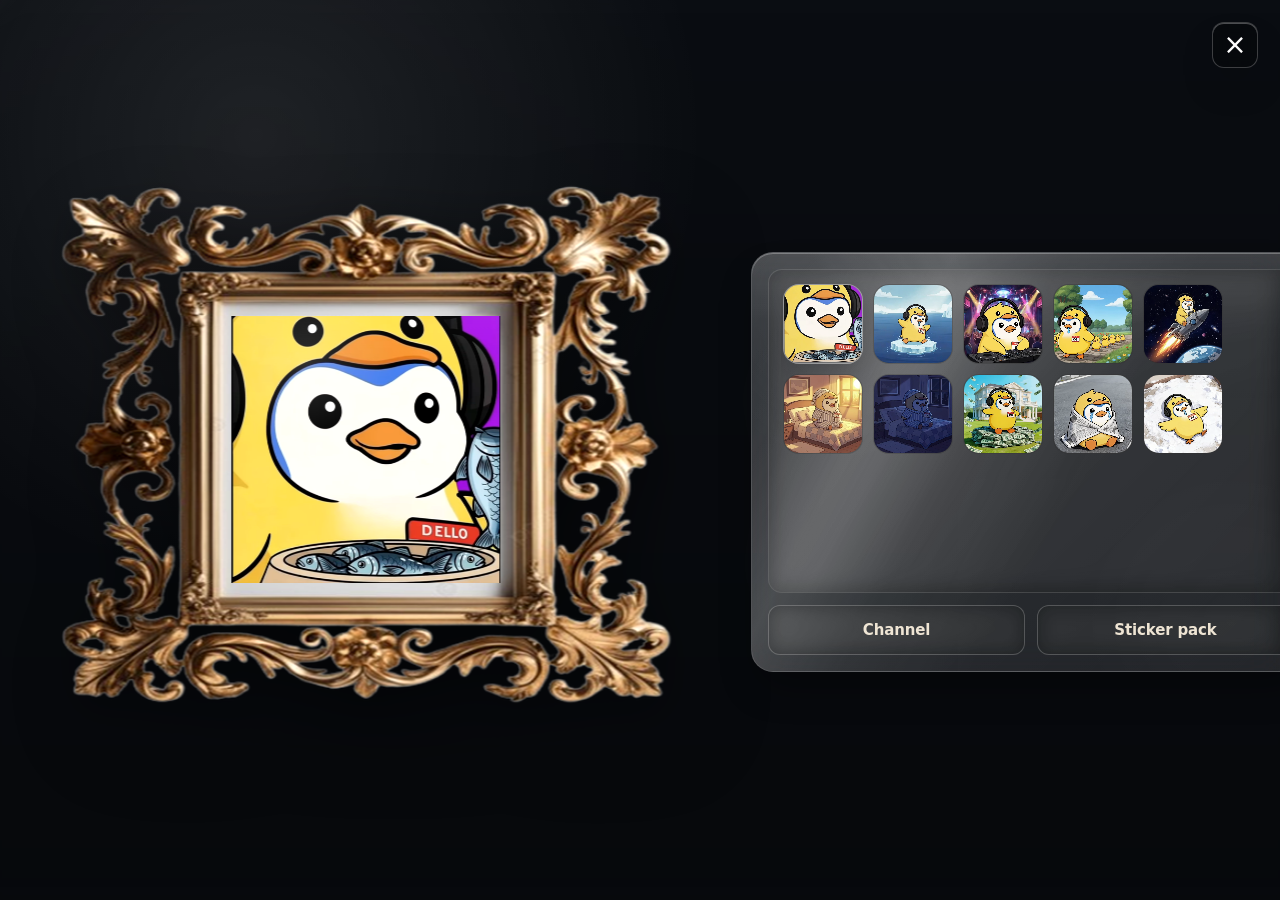
==== viewer.html @ b5ed82c6 "Add gallery viewer and sticker pack assets" ====
<!DOCTYPE html>
<html lang="ko">

<head>
  <meta charset="UTF-8">
  <meta name="viewport" content="width=device-width, initial-scale=1.0">
  <meta http-equiv="Cache-Control" content="no-cache, no-store, must-revalidate">
  <meta http-equiv="Pragma" content="no-cache">
  <meta http-equiv="Expires" content="0">
  <title>Sticker Museum Viewer</title>
  <link rel="preload" href="./gallery_scene_static_mirror_wall.png?v=20260316b" as="image">
  <link rel="preload" href="./gold_frame_user_square_opaque.png?v=20260316b" as="image">
  <link rel="preload" href="./gold_frame_gloss_mask.png?v=20260316b" as="image">
  <link rel="preload" href="./fonts/KoPubWorldBatangBold.ttf" as="font" type="font/ttf" crossorigin>
  <link rel="preload" href="./fonts/BlackAutumn-Regular.otf" as="font" type="font/otf" crossorigin>
  <link rel="stylesheet" href="./viewer.css?v=20260316b">
</head>

<body>
  <main class="viewer-page glass-app-shell" id="viewerPage" style="display: none;">
    <div class="viewer-page__bg glass-wallpaper" aria-hidden="true">
      <img id="viewerBackground" alt="">
    </div>
    <div class="viewer-page__shade glass-wallpaper-shade" aria-hidden="true"></div>

    <a class="viewer-close" href="./" aria-label="갤러리로 돌아가기">&times;</a>

    <div class="viewer-page__content glass-main-shell">
      <section class="viewer-stage" aria-label="스티커 상세 전시">
        <div class="viewer-stage__layout">
          <div class="viewer-frame-wrap">
            <div class="viewer-frame">
              <div class="viewer-frame__window">
                <img class="viewer-frame__art" id="viewerArt" alt="">
                <video class="viewer-frame__video" id="viewerVideo" autoplay loop muted playsinline hidden></video>
              </div>
              <img class="viewer-frame__gold" id="viewerGold" alt="">
              <span class="viewer-frame__sheen" id="viewerFrameSheen" aria-hidden="true"></span>
            </div>
          </div>

          <aside class="viewer-panel glass-card glass-tilt glass-scale-in" aria-label="스티커 목록">
            <div class="viewer-panel__list-shell glass-card-soft">
              <div class="viewer-strip__list viewer-panel__list" id="viewerStrip"></div>
            </div>

            <div class="viewer-panel__actions">
              <a class="viewer-panel__link glass-btn" id="viewerChannel" href="#" target="_blank" rel="noreferrer noopener" hidden>Channel</a>
              <a class="viewer-panel__link glass-btn" id="viewerSource" href="#" target="_blank" rel="noreferrer noopener" hidden>Sticker Pack</a>
            </div>
          </aside>
        </div>
      </section>
    </div>
  </main>

  <main class="viewer-empty" id="viewerEmpty" style="display: none;">
    <section class="viewer-empty__card">
      <h1 class="viewer-empty__title">전시를 찾지 못했어요</h1>
      <p class="viewer-empty__copy">요청한 액자가 없거나 아직 데이터를 불러오지 못했습니다.</p>
      <p class="viewer-empty__copy"><a class="viewer-empty__link" href="./">갤러리로 돌아가기</a></p>
    </section>
  </main>

  <script type="module" src="./viewer.js?v=20260316b"></script>
</body>

</html>
---- viewer.css ----
@font-face {
  font-family: "KoPubWorldBatang";
  src: url("./fonts/KoPubWorldBatangBold.ttf") format("truetype");
  font-weight: 700;
  font-style: normal;
  font-display: swap;
}

@font-face {
  font-family: "BlackAutumn";
  src: url("./fonts/BlackAutumn-Regular.otf") format("opentype");
  font-weight: 400;
  font-style: normal;
  font-display: swap;
}

:root {
  --glass-text: #fff;
  --glass-muted: rgba(255, 255, 255, 0.72);
  --glass-bg: rgba(255, 255, 255, 0.1);
  --glass-bg-strong: rgba(255, 255, 255, 0.18);
  --glass-bg-dark: rgba(0, 0, 0, 0.26);
  --glass-border: rgba(255, 255, 255, 0.22);
  --glass-border-soft: rgba(255, 255, 255, 0.14);
  --glass-radius: 18px;
  --glass-blur: 18px;
  --glass-shadow: inset 0 1px 0 rgba(255, 255, 255, 0.28), 0 20px 40px -12px rgba(0, 0, 0, 0.45);
  --frame-inner-left: 30.8%;
  --frame-inner-top: 31.5%;
  --frame-inner-width: 38.4%;
  --frame-inner-height: 38.4%;
  --frame-inner-top-ratio: 0.315;
  --frame-inner-height-ratio: 0.384;
  --frame-visual-left-offset: 6.25%;
}

* {
  box-sizing: border-box;
}

html,
body {
  margin: 0;
  min-height: 100%;
}

body {
  overflow: hidden;
  background: #0d1117;
  color: var(--glass-text);
  font-family: Pretendard, "Noto Sans KR", system-ui, sans-serif;
}

.glass-app-shell {
  position: relative;
  min-height: 100vh;
  overflow: hidden;
  background: #0d1117;
}

.glass-wallpaper {
  position: fixed;
  inset: 0;
  z-index: 0;
  background-size: cover;
  background-position: center;
  background-repeat: no-repeat;
}

.glass-wallpaper img {
  width: 100%;
  height: 100%;
  object-fit: cover;
  filter: blur(18px) saturate(0.95) brightness(0.74);
  transform: scale(1.06);
}

.glass-wallpaper-shade {
  position: fixed;
  inset: 0;
  z-index: 1;
  pointer-events: none;
  background:
    linear-gradient(180deg, rgba(0, 0, 0, 0.24), rgba(0, 0, 0, 0.48)),
    radial-gradient(circle at 20% 15%, rgba(255, 255, 255, 0.12), transparent 35%);
}

.glass-main-shell {
  position: relative;
  z-index: 2;
  min-height: 100vh;
  padding: 16px;
}

.glass-card {
  color: var(--glass-text);
  background: linear-gradient(135deg, var(--glass-bg-strong), var(--glass-bg));
  border: 1px solid var(--glass-border);
  border-radius: var(--glass-radius);
  backdrop-filter: blur(var(--glass-blur)) saturate(140%);
  -webkit-backdrop-filter: blur(var(--glass-blur)) saturate(140%);
  box-shadow: var(--glass-shadow);
}

.glass-card-soft {
  color: var(--glass-text);
  background: var(--glass-bg-dark);
  border: 1px solid var(--glass-border-soft);
  border-radius: 14px;
  backdrop-filter: blur(12px);
  -webkit-backdrop-filter: blur(12px);
}

.glass-btn {
  color: var(--glass-text);
  background: rgba(0, 0, 0, 0.25);
  border: 1px solid var(--glass-border);
  border-radius: 12px;
  padding: 10px 14px;
  backdrop-filter: blur(10px);
  -webkit-backdrop-filter: blur(10px);
  transition: all 0.18s ease;
}

.glass-btn:hover {
  background: rgba(255, 255, 255, 0.18);
  transform: translateY(-1px);
}

.glass-btn:active {
  transform: scale(0.98);
}

.glass-input {
  width: 100%;
  color: var(--glass-text);
  background: rgba(0, 0, 0, 0.24);
  border: 1px solid var(--glass-border-soft);
  border-radius: 12px;
  padding: 10px 12px;
  outline: none;
}

.glass-input::placeholder {
  color: var(--glass-muted);
}

.glass-input:focus {
  border-color: rgba(255, 255, 255, 0.3);
  background: rgba(0, 0, 0, 0.35);
}

.glass-backdrop {
  position: fixed;
  inset: 0;
  background: rgba(0, 0, 0, 0.45);
  backdrop-filter: blur(6px);
  -webkit-backdrop-filter: blur(6px);
}

@keyframes glassScaleIn {
  from {
    opacity: 0;
    transform: scale(0.95) translateY(8px);
  }

  to {
    opacity: 1;
    transform: scale(1) translateY(0);
  }
}

.glass-scale-in {
  animation: glassScaleIn 0.2s cubic-bezier(0.16, 1, 0.3, 1) forwards;
}

.glass-tilt {
  position: relative;
  transform-style: preserve-3d;
  will-change: transform;
  transition: transform 120ms ease-out, box-shadow 180ms ease;
}

@supports not ((backdrop-filter: blur(1px))) {
  .glass-card,
  .glass-card-soft,
  .glass-btn,
  .glass-backdrop {
    backdrop-filter: none;
    -webkit-backdrop-filter: none;
  }

  .glass-card {
    background: rgba(28, 28, 35, 0.85);
  }

  .glass-card-soft {
    background: rgba(20, 20, 26, 0.85);
  }
}

.viewer-page {
  position: relative;
  min-height: 100vh;
  pointer-events: auto;
}

.viewer-page__content {
  position: relative;
  z-index: 1;
  min-height: 100vh;
  display: grid;
  grid-template-rows: 1fr;
  padding: 16px;
}

.viewer-close {
  position: absolute;
  top: 22px;
  right: 22px;
  z-index: 2;
  width: 46px;
  height: 46px;
  display: grid;
  place-items: center;
  border-radius: 12px;
  border: 1px solid var(--glass-border);
  background: rgba(0, 0, 0, 0.25);
  color: var(--glass-text);
  text-decoration: none;
  font-size: 28px;
  line-height: 1;
  backdrop-filter: blur(10px);
  -webkit-backdrop-filter: blur(10px);
  box-shadow: var(--glass-shadow);
  transition: all 0.18s ease;
}

.viewer-close:hover {
  background: rgba(255, 255, 255, 0.18);
  transform: translateY(-1px);
}

.viewer-stage {
  --frame-box-size: clamp(700px, 48vw, 820px);
  --panel-box-size: clamp(560px, 38vw, 680px);
  --panel-box-height: clamp(420px, calc(var(--panel-box-size) * 0.68), 480px);
  --frame-shift-y: -18px;
  --stage-gap: clamp(18px, 2vw, 32px);
  width: min(96vw, 1500px);
  justify-self: center;
  align-self: center;
  display: block;
  padding: 52px 0 28px;
}

.viewer-stage__layout {
  display: grid;
  grid-template-columns: var(--frame-box-size) var(--panel-box-size);
  justify-content: space-between;
  align-items: start;
  gap: var(--stage-gap);
}

.viewer-frame-wrap {
  display: flex;
  justify-content: flex-start;
  align-items: flex-end;
  width: var(--frame-box-size);
}

.viewer-frame {
  position: relative;
  width: var(--frame-box-size);
  aspect-ratio: 1 / 1;
  transform: translate(calc(-0.22 * var(--frame-visual-left-offset)), var(--frame-shift-y));
}

.viewer-frame::before {
  content: "";
  position: absolute;
  inset: 10% 12%;
  background: radial-gradient(ellipse at 50% 46%, rgba(0, 0, 0, 0.46) 0%, rgba(0, 0, 0, 0.22) 44%, transparent 82%);
  filter: blur(28px);
  transform: translate(5%, 8%);
}

.viewer-frame__window {
  position: absolute;
  top: var(--frame-inner-top);
  left: var(--frame-inner-left);
  width: var(--frame-inner-width);
  height: var(--frame-inner-height);
  overflow: hidden;
  z-index: 2;
  isolation: isolate;
}

.viewer-frame__window::after {
  content: "";
  position: absolute;
  inset: 0;
  z-index: 4;
  pointer-events: none;
  background:
    radial-gradient(circle at 28% 18%, rgba(255, 255, 255, 0.18), transparent 30%),
    linear-gradient(180deg, rgba(255, 255, 255, 0.04), transparent 22%, transparent 78%, rgba(0, 0, 0, 0.08));
  mix-blend-mode: screen;
}

.viewer-frame__art,
.viewer-frame__video {
  position: absolute;
  inset: 0;
  width: 100%;
  height: 100%;
  object-fit: contain;
  display: block;
  filter: saturate(1.08) contrast(1.06) brightness(1.02);
}

.viewer-frame__art[hidden],
.viewer-frame__video[hidden] {
  display: none !important;
}

.viewer-frame__art {
  z-index: 1;
}

.viewer-frame__video {
  z-index: 2;
  background: transparent;
  border: 0;
}

.viewer-frame__gold {
  position: absolute;
  inset: 0;
  width: 100%;
  height: 100%;
  object-fit: contain;
  filter:
    saturate(1.02)
    brightness(1.04)
    contrast(1.1)
    hue-rotate(-4deg)
    drop-shadow(0 12px 20px rgba(0, 0, 0, 0.26))
    drop-shadow(24px 34px 44px rgba(0, 0, 0, 0.14));
}

.viewer-frame__sheen {
  position: absolute;
  inset: 0;
  z-index: 5;
  pointer-events: none;
  overflow: hidden;
  -webkit-mask-image: var(--frame-gloss-mask);
  -webkit-mask-repeat: no-repeat;
  -webkit-mask-position: center;
  -webkit-mask-size: 100% 100%;
  mask-image: var(--frame-gloss-mask);
  mask-repeat: no-repeat;
  mask-position: center;
  mask-size: 100% 100%;
  mix-blend-mode: screen;
}

.viewer-frame__sheen::before,
.viewer-frame__sheen::after {
  content: "";
  position: absolute;
  inset: -18%;
  pointer-events: none;
}

.viewer-frame__sheen::before {
  width: 44%;
  left: -52%;
  top: -26%;
  height: 160%;
  background:
    linear-gradient(
      90deg,
      rgba(255, 255, 255, 0) 0%,
      rgba(255, 255, 255, 0.04) 16%,
      rgba(255, 255, 255, 0.92) 48%,
      rgba(255, 248, 224, 0.18) 64%,
      rgba(255, 255, 255, 0) 100%
    ),
    linear-gradient(
      90deg,
      rgba(255, 255, 255, 0) 0%,
      rgba(255, 245, 214, 0.08) 24%,
      rgba(255, 252, 240, 0.26) 38%,
      rgba(255, 255, 255, 0.8) 50%,
      rgba(255, 245, 214, 0.3) 62%,
      rgba(255, 255, 255, 0) 100%
    );
  filter: blur(7px);
  opacity: 0;
  transform: translate3d(0, 0, 0) rotate(-17deg);
  animation: viewer-frame-sheen 2.5s ease-in-out infinite;
  will-change: transform, opacity;
}

.viewer-frame__sheen::after {
  background:
    radial-gradient(circle at 24% 22%, rgba(255, 255, 255, 0.08), transparent 24%),
    linear-gradient(145deg, rgba(255, 248, 231, 0.08), transparent 34%, transparent 66%, rgba(255, 216, 160, 0.06));
  opacity: 0.55;
}

.viewer-panel {
  width: var(--panel-box-size);
  height: var(--panel-box-height);
  display: grid;
  grid-template-rows: minmax(0, 1fr) auto;
  justify-self: end;
  align-self: center;
  gap: 12px;
  margin-top: 0;
  padding: 16px;
  border-radius: calc(var(--glass-radius) + 4px);
  position: relative;
  overflow: hidden;
  background: linear-gradient(135deg, var(--glass-bg-strong), var(--glass-bg));
  border: 1px solid var(--glass-border);
  backdrop-filter: blur(var(--glass-blur)) saturate(140%);
  -webkit-backdrop-filter: blur(var(--glass-blur)) saturate(140%);
  box-shadow: var(--glass-shadow);
  transition: border-color 0.22s ease, box-shadow 0.22s ease, background 0.22s ease, transform 0.18s ease;
}

.viewer-panel:hover,
.viewer-panel:focus-within {
  border-color: rgba(255, 255, 255, 0.28);
  background: linear-gradient(135deg, rgba(255, 255, 255, 0.22), rgba(255, 255, 255, 0.12));
  box-shadow:
    var(--glass-shadow),
    0 24px 40px -12px rgba(0, 0, 0, 0.38);
}

.viewer-panel::before,
.viewer-panel::after {
  content: "";
  position: absolute;
  inset: 0;
  pointer-events: none;
}

.viewer-panel::before {
  background:
    linear-gradient(118deg, rgba(255, 255, 255, 0) 8%, rgba(255, 255, 255, 0.18) 26%, rgba(255, 255, 255, 0.06) 40%, rgba(255, 255, 255, 0) 58%),
    linear-gradient(180deg, rgba(255, 255, 255, 0.12), rgba(255, 255, 255, 0.02) 18%, rgba(255, 255, 255, 0) 42%);
  opacity: 0.86;
}

.viewer-panel::after {
  background:
    radial-gradient(circle at 16% 12%, rgba(255, 255, 255, 0.13), transparent 26%),
    radial-gradient(circle at 86% 88%, rgba(255, 255, 255, 0.05), transparent 24%);
  mix-blend-mode: screen;
  opacity: 0.5;
}

.viewer-panel__link,
.viewer-empty__link {
  color: rgba(255, 244, 226, 0.92);
}

.viewer-panel__list-shell {
  position: relative;
  min-height: 0;
  height: 100%;
  padding: 12px;
  border-radius: 14px;
  background: var(--glass-bg-dark);
  border: 1px solid var(--glass-border-soft);
  backdrop-filter: blur(12px);
  -webkit-backdrop-filter: blur(12px);
  overflow: hidden;
}

.viewer-panel__list-shell::before {
  content: "";
  position: absolute;
  inset: 0;
  pointer-events: none;
  background:
    linear-gradient(118deg, rgba(255, 255, 255, 0) 10%, rgba(255, 255, 255, 0.12) 30%, rgba(255, 255, 255, 0.03) 42%, rgba(255, 255, 255, 0) 62%);
  opacity: 0.72;
}

.viewer-strip__list.viewer-panel__list {
  position: relative;
  z-index: 1;
  display: grid;
  grid-template-columns: repeat(auto-fit, minmax(80px, 80px));
  justify-content: start;
  gap: 10px;
  height: 100%;
  overflow-y: auto;
  overflow-x: hidden;
  padding: 2px 4px 2px 2px;
  align-content: start;
  scrollbar-width: thin;
}

.viewer-panel__actions {
  display: grid;
  grid-template-columns: repeat(2, minmax(0, 1fr));
  gap: 12px;
  position: relative;
  z-index: 1;
}

.viewer-panel__link {
  display: inline-flex;
  align-items: center;
  justify-content: center;
  min-width: 0;
  min-height: 50px;
  padding: 0 16px;
  border-radius: 12px;
  border: 1px solid var(--glass-border);
  background: rgba(0, 0, 0, 0.25);
  text-decoration: none;
  font-family: Pretendard, "Noto Sans KR", system-ui, sans-serif;
  font-size: clamp(15px, 1.1vw, 18px);
  font-weight: 600;
  letter-spacing: -0.01em;
  text-transform: none;
  white-space: nowrap;
  overflow: hidden;
  text-overflow: ellipsis;
  box-shadow: none;
  transition: border-color 0.2s ease, background 0.2s ease, color 0.2s ease;
}

.viewer-panel__link:hover,
.viewer-panel__link:focus-visible {
  border-color: rgba(255, 255, 255, 0.3);
  background: rgba(255, 255, 255, 0.18);
  transform: translateY(-1px);
}

.viewer-thumb {
  width: 100%;
  border: 0;
  padding: 0;
  background: transparent;
  cursor: pointer;
}

.viewer-thumb__preview {
  position: relative;
  width: 100%;
  aspect-ratio: 1 / 1;
  border-radius: 16px;
  display: grid;
  place-items: center;
  border: 1px solid rgba(255, 255, 255, 0.08);
  background: rgba(0, 0, 0, 0.24);
  overflow: hidden;
  backdrop-filter: blur(10px);
  -webkit-backdrop-filter: blur(10px);
}

.viewer-thumb__preview img,
.viewer-thumb__preview video {
  position: absolute;
  inset: 0;
  width: 100%;
  height: 100%;
  object-fit: contain;
}

.viewer-thumb.is-active .viewer-thumb__preview {
  border-color: rgba(255, 255, 255, 0.3);
  background: rgba(255, 255, 255, 0.18);
  box-shadow:
    inset 0 1px 0 rgba(255, 255, 255, 0.18),
    0 10px 24px rgba(0, 0, 0, 0.2);
}

.viewer-empty {
  display: grid;
  place-items: center;
  min-height: 100vh;
  padding: 24px;
}

.viewer-empty__card {
  width: min(520px, 100%);
  padding: 28px;
  border-radius: 24px;
  background: rgba(14, 18, 26, 0.48);
  border: 1px solid rgba(255, 255, 255, 0.14);
  backdrop-filter: blur(18px);
  -webkit-backdrop-filter: blur(18px);
}

.viewer-empty__title {
  margin: 0 0 8px;
  font-size: 28px;
}

.viewer-empty__copy {
  margin: 0;
  color: rgba(255, 255, 255, 0.72);
  line-height: 1.6;
}

@keyframes viewer-frame-sheen {
  0%,
  4% {
    opacity: 0;
    transform: translate3d(-4%, 0, 0) rotate(-17deg);
  }

  12% {
    opacity: 0.2;
  }

  44% {
    opacity: 1;
    transform: translate3d(178%, 0, 0) rotate(-17deg);
  }

  58% {
    opacity: 0.16;
    transform: translate3d(260%, 0, 0) rotate(-17deg);
  }

  100% {
    opacity: 0;
    transform: translate3d(260%, 0, 0) rotate(-17deg);
  }
}

@media (max-width: 980px) {
  .viewer-page__content {
    padding: 18px 16px 26px;
  }

  .viewer-stage {
    --frame-box-size: min(90vw, 600px);
    --panel-box-size: min(88vw, 520px);
    --panel-box-height: calc(var(--panel-box-size) * 0.86);
    --frame-shift-y: 2px;
    width: calc(100vw - 24px);
    padding: 72px 0 26px;
  }

  .viewer-stage__layout {
    grid-template-columns: 1fr;
    gap: 22px;
    justify-content: stretch;
  }

  .viewer-frame-wrap {
    justify-content: flex-start;
    width: 100%;
  }

  .viewer-frame {
    width: var(--frame-box-size);
  }

  .viewer-panel {
    width: var(--panel-box-size);
    height: var(--panel-box-height);
    justify-self: center;
    margin-top: 0;
    padding: 16px;
  }

  .viewer-strip__list.viewer-panel__list {
    grid-template-columns: repeat(auto-fit, minmax(72px, 72px));
    justify-content: start;
    gap: 8px;
  }

  .viewer-panel__link {
    min-height: 44px;
    padding: 0 14px;
    font-size: 19px;
    letter-spacing: 0.01em;
  }
}
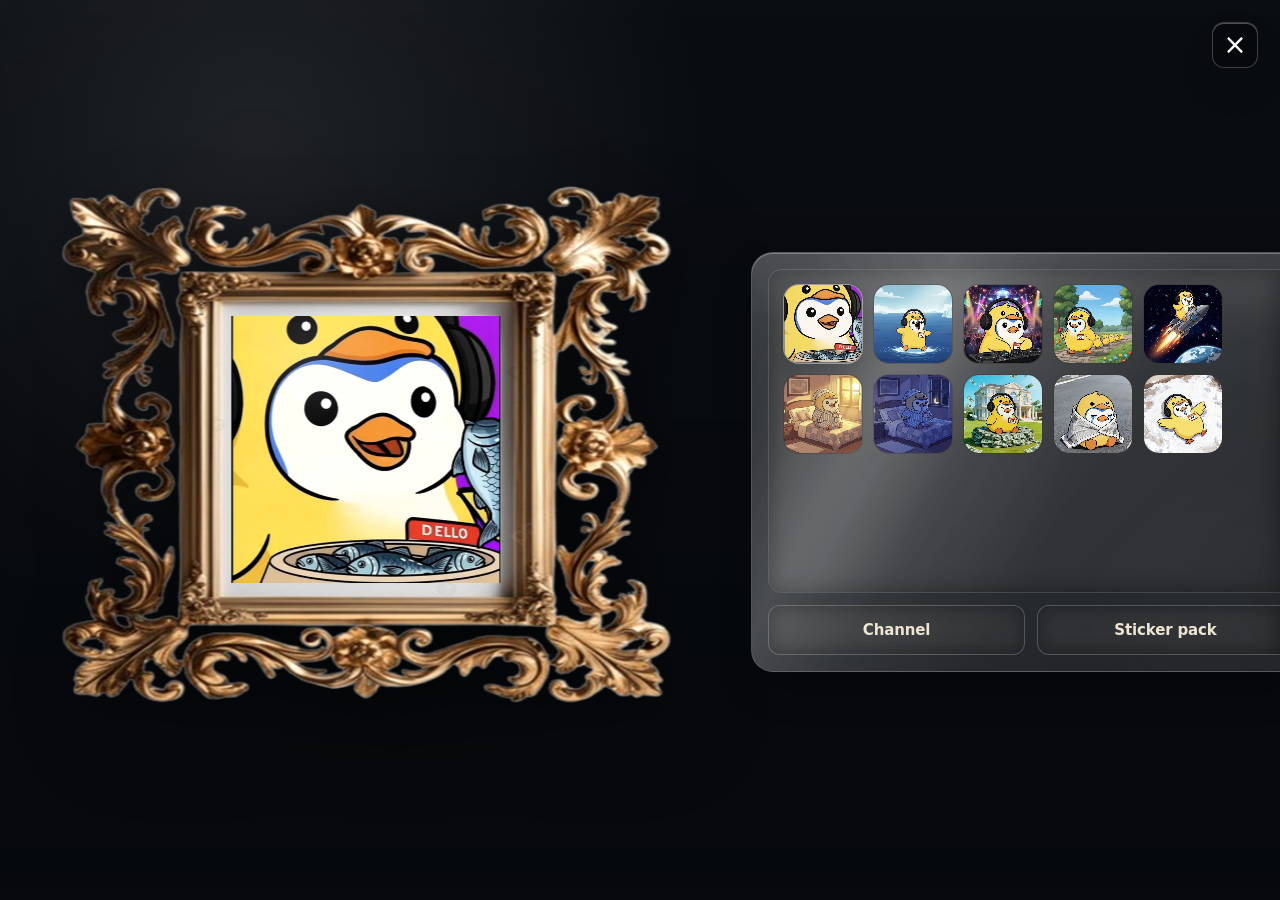
==== commit e5a1269a: "Add site thumbnail metadata" ====
--- a/viewer.html
+++ b/viewer.html
@@ -7,7 +7,21 @@
   <meta http-equiv="Cache-Control" content="no-cache, no-store, must-revalidate">
   <meta http-equiv="Pragma" content="no-cache">
   <meta http-equiv="Expires" content="0">
+  <meta name="description" content="액자 속 스티커팩을 감상하는 Sticker Museum Viewer입니다.">
+  <meta property="og:type" content="website">
+  <meta property="og:title" content="Sticker Museum Viewer">
+  <meta property="og:description" content="액자 속 스티커팩을 감상하는 Sticker Museum Viewer입니다.">
+  <meta property="og:image" content="https://sticker-museum.vercel.app/site-thumbnail.jpg?v=20260316d">
+  <meta property="og:image:width" content="1080">
+  <meta property="og:image:height" content="1080">
+  <meta property="og:image:alt" content="Sticker Museum thumbnail">
+  <meta name="twitter:card" content="summary_large_image">
+  <meta name="twitter:title" content="Sticker Museum Viewer">
+  <meta name="twitter:description" content="액자 속 스티커팩을 감상하는 Sticker Museum Viewer입니다.">
+  <meta name="twitter:image" content="https://sticker-museum.vercel.app/site-thumbnail.jpg?v=20260316d">
   <title>Sticker Museum Viewer</title>
+  <link rel="icon" type="image/jpeg" href="./site-thumbnail.jpg?v=20260316d">
+  <link rel="apple-touch-icon" href="./site-thumbnail.jpg?v=20260316d">
   <link rel="preload" href="./gallery_scene_static_mirror_wall.png?v=20260316b" as="image">
   <link rel="preload" href="./gold_frame_user_square_opaque.png?v=20260316b" as="image">
   <link rel="preload" href="./gold_frame_gloss_mask.png?v=20260316b" as="image">
